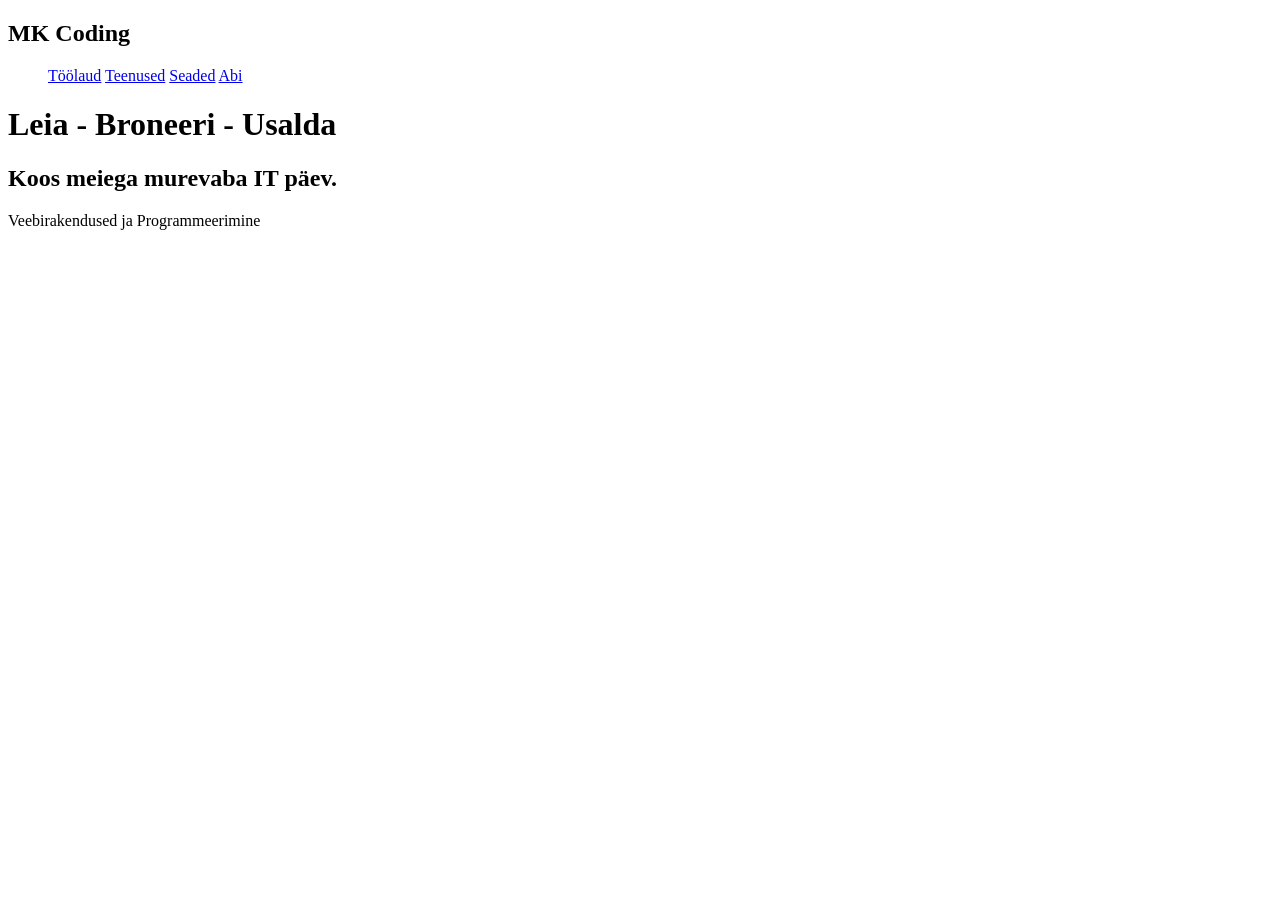
==== index.html @ 45250a5e "index" ====
<!DOCTYPE html>
<html lang="en">


<head>
    <meta charset="UTF-8">
    <meta name="description" content="Veebirakendused, Programmeerimine">
    <meta name="author" content="MK Coding">
    <meta name="viewport" content="width=device-width, initial-scale=1.0">
    <title>MK Coding</title>
    <link rel="stylesheet" href="./style.css">

</head>


<body>

    <header>
        <nav id="navbar">
            <h1 id="title">MK Coding</h1>
            <ul>
                <a href="/pages/dashboard.html">Töölaud</a>
                <a href="/pages/teenused">Teenused</a>
                <a href="/pages/seaded">Seaded</a>
                <a href="/pages/abi">Abi</a>
            </ul>
        </nav>
    </header>

    <main>
        <h1>Leia - Broneeri - Usalda</h1>
        <h2>Koos meiega murevaba IT päev.</h2>
        <p>Veebirakendused ja Programmeerimine</p>

        <article>
            <section>

            </section>

            <section>
                <aside>

                </aside>
            </section>

        </article>
        <section>

        </section>
        <article>

        </article>



        <footer>
            <nav>

            </nav>
            <address>

            </address>
        </footer>
    </main>
</body>

</html>
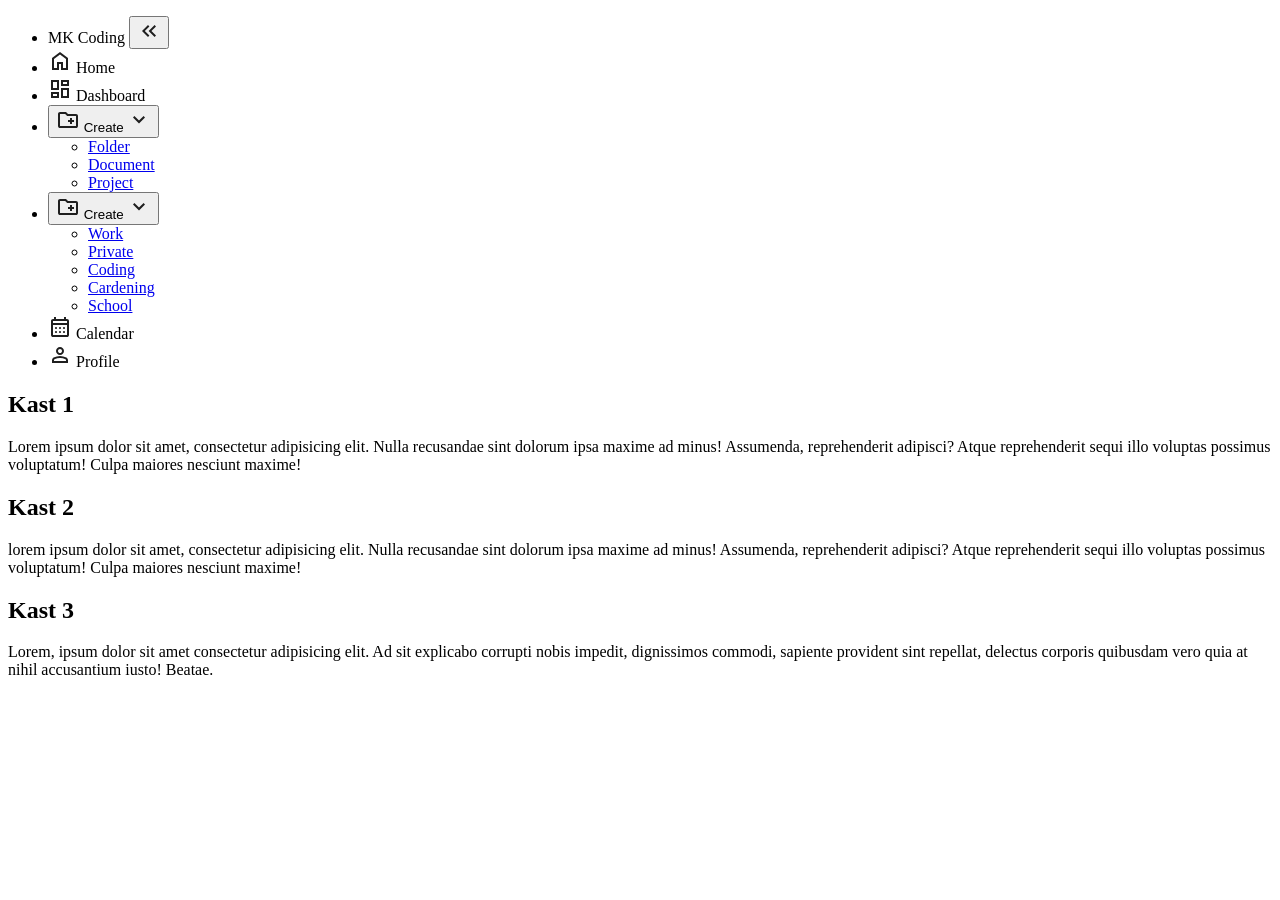
==== commit 8bef905d: "html build" ====
--- a/index.html
+++ b/index.html
@@ -16,51 +16,119 @@
 <body>
 
     <header>
-        <nav id="navbar">
-            <h1 id="title">MK Coding</h1>
+        <nav id="sidebar">
             <ul>
-                <a href="/pages/dashboard.html">Töölaud</a>
-                <a href="/pages/teenused">Teenused</a>
-                <a href="/pages/seaded">Seaded</a>
-                <a href="/pages/abi">Abi</a>
+                <li>
+                    <span class="logo">MK Coding</span>
+                    <button id="toggle-btn">
+                        <svg xmlns="http://www.w3.org/2000/svg" height="24px" viewBox="0 -960 960 960" width="24px" fill="#1f1f1f"><path d="M440-240 200-480l240-240 56 56-183 184 183 184-56 56Zm264 0L464-480l240-240 56 56-183 184 183 184-56 56Z"/></svg>
+                    </button>
+                </li>
+                <li class="active">
+                    <a href="index.html"></a>
+                    <svg xmlns="http://www.w3.org/2000/svg" height="24px" viewBox="0 -960 960 960" width="24px"
+                        fill="#1f1f1f">
+                        <path
+                            d="M240-200h120v-240h240v240h120v-360L480-740 240-560v360Zm-80 80v-480l320-240 320 240v480H520v-240h-80v240H160Zm320-350Z" />
+                    </svg>
+                    <span>Home</span>
+                </li>
+                <li>
+                    <a href="Dashboard.html"></a>
+                    <svg xmlns="http://www.w3.org/2000/svg" height="24px" viewBox="0 -960 960 960" width="24px"
+                        fill="#1f1f1f">
+                        <path
+                            d="M520-600v-240h320v240H520ZM120-440v-400h320v400H120Zm400 320v-400h320v400H520Zm-400 0v-240h320v240H120Zm80-400h160v-240H200v240Zm400 320h160v-240H600v240Zm0-480h160v-80H600v80ZM200-200h160v-80H200v80Zm160-320Zm240-160Zm0 240ZM360-280Z" />
+                    </svg>
+                    <span>Dashboard</span>
+                </li>
+
+                <li>
+                    <button class="Todo-list">
+                        <svg xmlns="http://www.w3.org/2000/svg" height="24px" viewBox="0 -960 960 960" width="24px"
+                            fill="#1f1f1f">
+                            <path
+                                d="M560-320h80v-80h80v-80h-80v-80h-80v80h-80v80h80v80ZM160-160q-33 0-56.5-23.5T80-240v-480q0-33 23.5-56.5T160-800h240l80 80h320q33 0 56.5 23.5T880-640v400q0 33-23.5 56.5T800-160H160Zm0-80h640v-400H447l-80-80H160v480Zm0 0v-480 480Z" />
+                        </svg>
+                        <span>Create</span>
+                        <svg xmlns="http://www.w3.org/2000/svg" height="24px" viewBox="0 -960 960 960" width="24px"
+                            fill="#1f1f1f">
+                            <path d="M480-344 240-584l56-56 184 184 184-184 56 56-240 240Z" />
+                        </svg>
+                    </button>
+                    <ul>
+                        <li><a href="#">Folder</a></li>
+                        <li><a href="#">Document</a></li>
+                        <li><a href="#">Project</a></li>
+                    </ul>
+
+                </li>
+
+                <li>
+                    <button class="dropdown-btn">
+                        <svg xmlns="http://www.w3.org/2000/svg" height="24px" viewBox="0 -960 960 960" width="24px"
+                            fill="#1f1f1f">
+                            <path
+                                d="M560-320h80v-80h80v-80h-80v-80h-80v80h-80v80h80v80ZM160-160q-33 0-56.5-23.5T80-240v-480q0-33 23.5-56.5T160-800h240l80 80h320q33 0 56.5 23.5T880-640v400q0 33-23.5 56.5T800-160H160Zm0-80h640v-400H447l-80-80H160v480Zm0 0v-480 480Z" />
+                        </svg>
+                        <span>Create</span>
+                        <svg xmlns="http://www.w3.org/2000/svg" height="24px" viewBox="0 -960 960 960" width="24px"
+                            fill="#1f1f1f">
+                            <path d="M480-344 240-584l56-56 184 184 184-184 56 56-240 240Z" />
+                        </svg>
+                    </button>
+                    
+                    <ul class="sub-menu">
+                        <li><a href="#">Work</a></li>
+                        <li><a href="#">Private</a></li>
+                        <li><a href="#">Coding</a></li>
+                        <li><a href="#">Cardening</a></li>
+                        <li><a href="#">School</a></li>
+                    </ul>
+                </li>
+
+                <li>
+                    <a href="calender.html"></a>
+                    <svg xmlns="http://www.w3.org/2000/svg" height="24px" viewBox="0 -960 960 960" width="24px"
+                        fill="#1f1f1f">
+                        <path
+                            d="M200-80q-33 0-56.5-23.5T120-160v-560q0-33 23.5-56.5T200-800h40v-80h80v80h320v-80h80v80h40q33 0 56.5 23.5T840-720v560q0 33-23.5 56.5T760-80H200Zm0-80h560v-400H200v400Zm0-480h560v-80H200v80Zm0 0v-80 80Zm280 240q-17 0-28.5-11.5T440-440q0-17 11.5-28.5T480-480q17 0 28.5 11.5T520-440q0 17-11.5 28.5T480-400Zm-188.5-11.5Q280-423 280-440t11.5-28.5Q303-480 320-480t28.5 11.5Q360-457 360-440t-11.5 28.5Q337-400 320-400t-28.5-11.5ZM640-400q-17 0-28.5-11.5T600-440q0-17 11.5-28.5T640-480q17 0 28.5 11.5T680-440q0 17-11.5 28.5T640-400ZM480-240q-17 0-28.5-11.5T440-280q0-17 11.5-28.5T480-320q17 0 28.5 11.5T520-280q0 17-11.5 28.5T480-240Zm-188.5-11.5Q280-263 280-280t11.5-28.5Q303-320 320-320t28.5 11.5Q360-297 360-280t-11.5 28.5Q337-240 320-240t-28.5-11.5ZM640-240q-17 0-28.5-11.5T600-280q0-17 11.5-28.5T640-320q17 0 28.5 11.5T680-280q0 17-11.5 28.5T640-240Z" />
+                    </svg>
+                    <span>Calendar</span>
+                </li>
+                <li>
+                    <a href="profile.html"></a>
+                    <svg xmlns="http://www.w3.org/2000/svg" height="24px" viewBox="0 -960 960 960" width="24px"
+                        fill="#1f1f1f">
+                        <path
+                            d="M367-527q-47-47-47-113t47-113q47-47 113-47t113 47q47 47 47 113t-47 113q-47 47-113 47t-113-47ZM160-160v-112q0-34 17.5-62.5T224-378q62-31 126-46.5T480-440q66 0 130 15.5T736-378q29 15 46.5 43.5T800-272v112H160Zm80-80h480v-32q0-11-5.5-20T700-306q-54-27-109-40.5T480-360q-56 0-111 13.5T260-306q-9 5-14.5 14t-5.5 20v32Zm296.5-343.5Q560-607 560-640t-23.5-56.5Q513-720 480-720t-56.5 23.5Q400-673 400-640t23.5 56.5Q447-560 480-560t56.5-23.5ZM480-640Zm0 400Z" />
+                    </svg>
+                    <span>Profile</span>
+                </li>
             </ul>
         </nav>
     </header>
 
     <main>
-        <h1>Leia - Broneeri - Usalda</h1>
-        <h2>Koos meiega murevaba IT päev.</h2>
-        <p>Veebirakendused ja Programmeerimine</p>
+        <div class="container">
+            <h2>Kast 1</h2>
+            <p>Lorem ipsum dolor sit amet, consectetur adipisicing elit. Nulla recusandae sint dolorum ipsa maxime ad
+                minus! Assumenda, reprehenderit adipisci? Atque reprehenderit sequi illo voluptas possimus voluptatum!
+                Culpa maiores nesciunt maxime!</p>
+        </div>
+        <div class="container">
+            <h2>Kast 2</h2>
+            <p>lorem ipsum dolor sit amet, consectetur adipisicing elit. Nulla recusandae sint dolorum ipsa maxime ad
+                minus! Assumenda, reprehenderit adipisci? Atque reprehenderit sequi illo voluptas possimus voluptatum!
+                Culpa maiores nesciunt maxime!</p>
+        </div>
+        <div class="container">
+            <h2>Kast 3</h2>
+            <p>Lorem, ipsum dolor sit amet consectetur adipisicing elit. Ad sit explicabo corrupti nobis impedit,
+                dignissimos commodi, sapiente provident sint repellat, delectus corporis quibusdam vero quia at nihil
+                accusantium iusto! Beatae.</p>
+        </div>
 
-        <article>
-            <section>
-
-            </section>
-
-            <section>
-                <aside>
-
-                </aside>
-            </section>
-
-        </article>
-        <section>
-
-        </section>
-        <article>
-
-        </article>
-
-
-
-        <footer>
-            <nav>
-
-            </nav>
-            <address>
-
-            </address>
-        </footer>
     </main>
 </body>
 
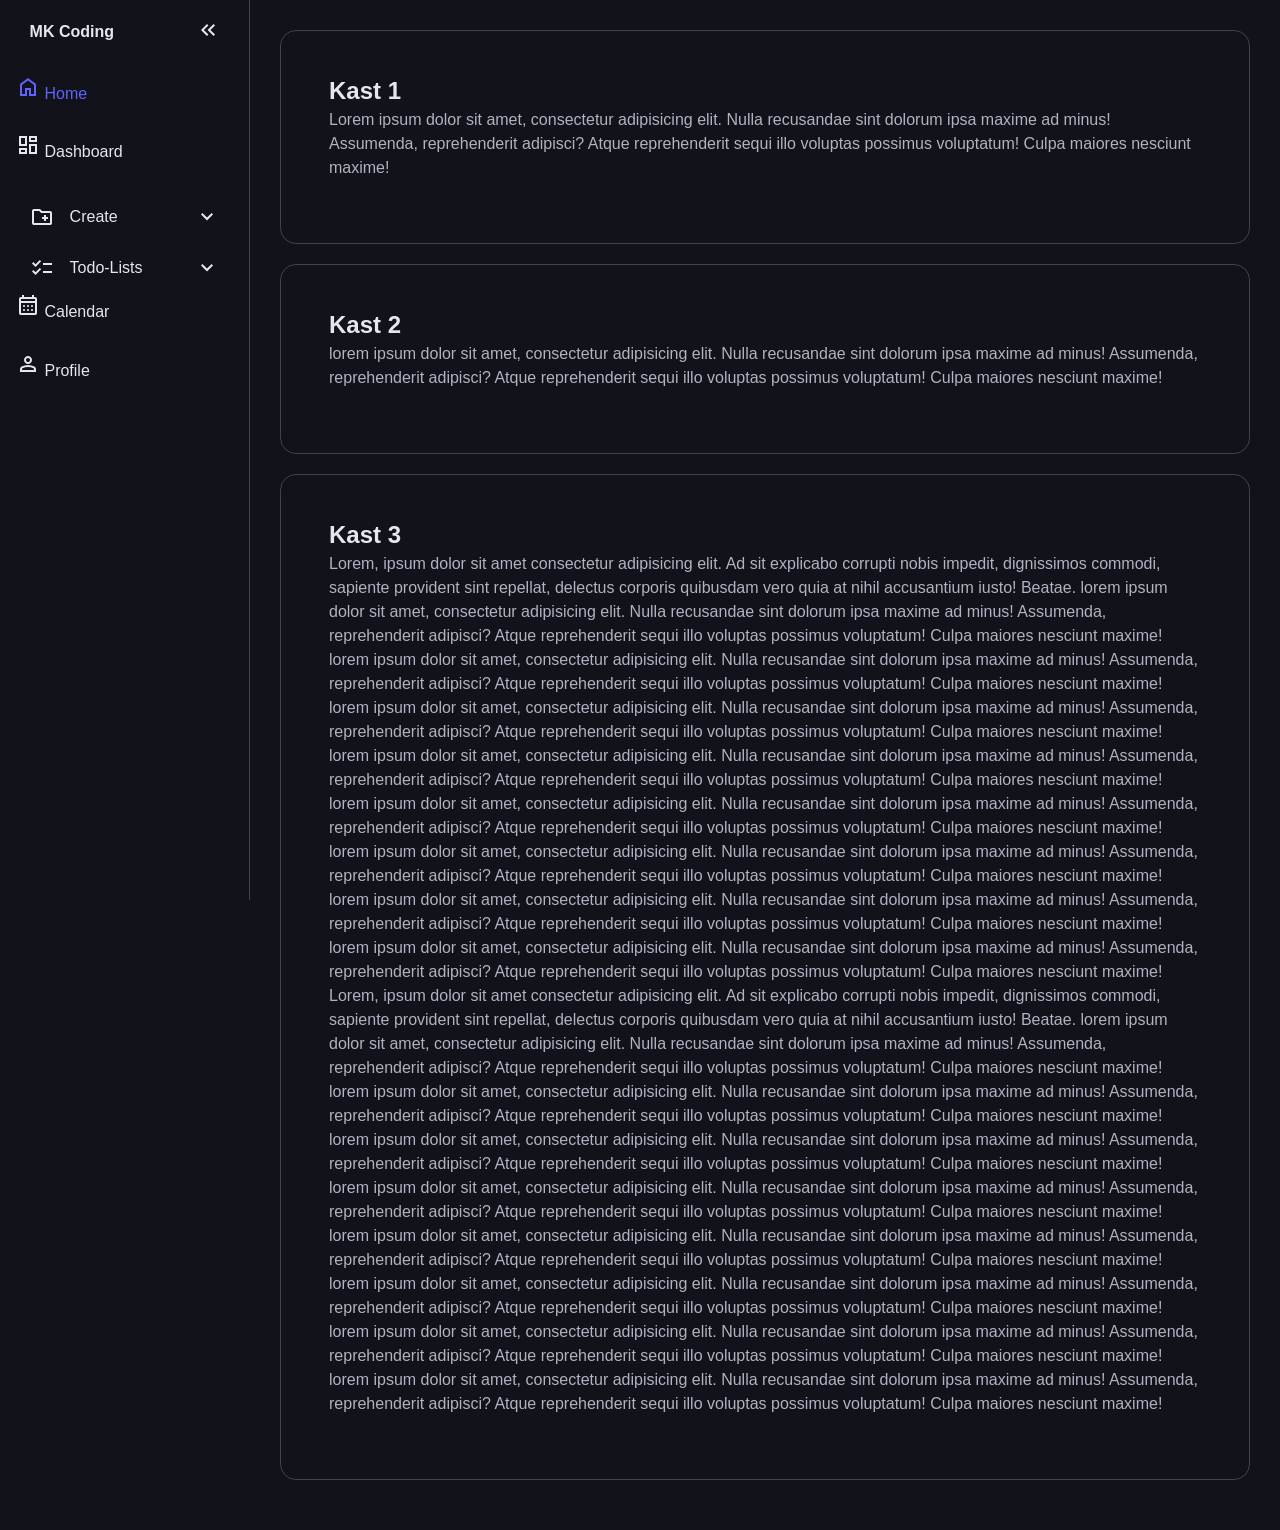
==== commit 2ff95736: "responsive sidebar" ====
--- a/index.html
+++ b/index.html
@@ -9,6 +9,7 @@
     <meta name="viewport" content="width=device-width, initial-scale=1.0">
     <title>MK Coding</title>
     <link rel="stylesheet" href="./style.css">
+    <script type="text/javascript" src="app.js" defer></script>
 
 </head>
 
@@ -20,31 +21,37 @@
             <ul>
                 <li>
                     <span class="logo">MK Coding</span>
-                    <button id="toggle-btn">
-                        <svg xmlns="http://www.w3.org/2000/svg" height="24px" viewBox="0 -960 960 960" width="24px" fill="#1f1f1f"><path d="M440-240 200-480l240-240 56 56-183 184 183 184-56 56Zm264 0L464-480l240-240 56 56-183 184 183 184-56 56Z"/></svg>
+                    <button onclick=toggleSidebar() id="toggle-btn">
+                        <svg xmlns="http://www.w3.org/2000/svg" height="24px" viewBox="0 -960 960 960" width="24px"
+                            fill="#1f1f1f">
+                            <path
+                                d="M440-240 200-480l240-240 56 56-183 184 183 184-56 56Zm264 0L464-480l240-240 56 56-183 184 183 184-56 56Z" />
+                        </svg>
                     </button>
                 </li>
                 <li class="active">
+                    <svg xmlns="http://www.w3.org/2000/svg" height="24px" viewBox="0 -960 960 960" width="24px"
+                        fill="#1f1f1f">
+                        <path
+                            d="M240-200h120v-240h240v240h120v-360L480-740 240-560v360Zm-80 80v-480l320-240 320 240v480H520v-240h-80v240H160Zm320-350Z" />
+                    </svg>
+                    <span>Home</span>
                     <a href="index.html"></a>
-                    <svg xmlns="http://www.w3.org/2000/svg" height="24px" viewBox="0 -960 960 960" width="24px"
-                        fill="#1f1f1f">
-                        <path
-                            d="M240-200h120v-240h240v240h120v-360L480-740 240-560v360Zm-80 80v-480l320-240 320 240v480H520v-240h-80v240H160Zm320-350Z" />
-                    </svg>
-                    <span>Home</span>
-                </li>
-                <li>
+
+                </li>
+                <li>
+                    <svg xmlns="http://www.w3.org/2000/svg" height="24px" viewBox="0 -960 960 960" width="24px"
+                        fill="#1f1f1f">
+                        <path
+                            d="M520-600v-240h320v240H520ZM120-440v-400h320v400H120Zm400 320v-400h320v400H520Zm-400 0v-240h320v240H120Zm80-400h160v-240H200v240Zm400 320h160v-240H600v240Zm0-480h160v-80H600v80ZM200-200h160v-80H200v80Zm160-320Zm240-160Zm0 240ZM360-280Z" />
+                    </svg>
+                    <span>Dashboard</span>
                     <a href="Dashboard.html"></a>
-                    <svg xmlns="http://www.w3.org/2000/svg" height="24px" viewBox="0 -960 960 960" width="24px"
-                        fill="#1f1f1f">
-                        <path
-                            d="M520-600v-240h320v240H520ZM120-440v-400h320v400H120Zm400 320v-400h320v400H520Zm-400 0v-240h320v240H120Zm80-400h160v-240H200v240Zm400 320h160v-240H600v240Zm0-480h160v-80H600v80ZM200-200h160v-80H200v80Zm160-320Zm240-160Zm0 240ZM360-280Z" />
-                    </svg>
-                    <span>Dashboard</span>
-                </li>
-
-                <li>
-                    <button class="Todo-list">
+
+                </li>
+
+                <li>
+                    <button onclick="toggleSubmenu(this)" class="dropdown-btn">
                         <svg xmlns="http://www.w3.org/2000/svg" height="24px" viewBox="0 -960 960 960" width="24px"
                             fill="#1f1f1f">
                             <path
@@ -56,54 +63,60 @@
                             <path d="M480-344 240-584l56-56 184 184 184-184 56 56-240 240Z" />
                         </svg>
                     </button>
-                    <ul>
-                        <li><a href="#">Folder</a></li>
-                        <li><a href="#">Document</a></li>
-                        <li><a href="#">Project</a></li>
+                    <ul class="sub-menu">
+                        <div>
+                            <li><a href="#">Folder</a></li>
+                            <li><a href="#">Document</a></li>
+                            <li><a href="#">Project</a></li>
+                        </div>
                     </ul>
 
                 </li>
 
                 <li>
-                    <button class="dropdown-btn">
+                    <button onclick="toggleSubmenu(this)" class="dropdown-btn">
                         <svg xmlns="http://www.w3.org/2000/svg" height="24px" viewBox="0 -960 960 960" width="24px"
                             fill="#1f1f1f">
                             <path
-                                d="M560-320h80v-80h80v-80h-80v-80h-80v80h-80v80h80v80ZM160-160q-33 0-56.5-23.5T80-240v-480q0-33 23.5-56.5T160-800h240l80 80h320q33 0 56.5 23.5T880-640v400q0 33-23.5 56.5T800-160H160Zm0-80h640v-400H447l-80-80H160v480Zm0 0v-480 480Z" />
-                        </svg>
-                        <span>Create</span>
+                                d="M222-200 80-342l56-56 85 85 170-170 56 57-225 226Zm0-320L80-662l56-56 85 85 170-170 56 57-225 226Zm298 240v-80h360v80H520Zm0-320v-80h360v80H520Z" />
+                        </svg>
+                        <span>Todo-Lists</span>
                         <svg xmlns="http://www.w3.org/2000/svg" height="24px" viewBox="0 -960 960 960" width="24px"
                             fill="#1f1f1f">
                             <path d="M480-344 240-584l56-56 184 184 184-184 56 56-240 240Z" />
                         </svg>
                     </button>
-                    
+
                     <ul class="sub-menu">
-                        <li><a href="#">Work</a></li>
-                        <li><a href="#">Private</a></li>
-                        <li><a href="#">Coding</a></li>
-                        <li><a href="#">Cardening</a></li>
-                        <li><a href="#">School</a></li>
+                        <div>
+                            <li><a href="#">Work</a></li>
+                            <li><a href="#">Private</a></li>
+                            <li><a href="#">Coding</a></li>
+                            <li><a href="#">Cardening</a></li>
+                            <li><a href="#">School</a></li>
+                        </div>
                     </ul>
                 </li>
 
                 <li>
-                    <a href="calender.html"></a>
                     <svg xmlns="http://www.w3.org/2000/svg" height="24px" viewBox="0 -960 960 960" width="24px"
                         fill="#1f1f1f">
                         <path
                             d="M200-80q-33 0-56.5-23.5T120-160v-560q0-33 23.5-56.5T200-800h40v-80h80v80h320v-80h80v80h40q33 0 56.5 23.5T840-720v560q0 33-23.5 56.5T760-80H200Zm0-80h560v-400H200v400Zm0-480h560v-80H200v80Zm0 0v-80 80Zm280 240q-17 0-28.5-11.5T440-440q0-17 11.5-28.5T480-480q17 0 28.5 11.5T520-440q0 17-11.5 28.5T480-400Zm-188.5-11.5Q280-423 280-440t11.5-28.5Q303-480 320-480t28.5 11.5Q360-457 360-440t-11.5 28.5Q337-400 320-400t-28.5-11.5ZM640-400q-17 0-28.5-11.5T600-440q0-17 11.5-28.5T640-480q17 0 28.5 11.5T680-440q0 17-11.5 28.5T640-400ZM480-240q-17 0-28.5-11.5T440-280q0-17 11.5-28.5T480-320q17 0 28.5 11.5T520-280q0 17-11.5 28.5T480-240Zm-188.5-11.5Q280-263 280-280t11.5-28.5Q303-320 320-320t28.5 11.5Q360-297 360-280t-11.5 28.5Q337-240 320-240t-28.5-11.5ZM640-240q-17 0-28.5-11.5T600-280q0-17 11.5-28.5T640-320q17 0 28.5 11.5T680-280q0 17-11.5 28.5T640-240Z" />
                     </svg>
                     <span>Calendar</span>
-                </li>
-                <li>
+                    <a href="calendar.html"></a>
+
+                </li>
+                <li>
+                    <svg xmlns="http://www.w3.org/2000/svg" height="24px" viewBox="0 -960 960 960" width="24px"
+                        fill="#1f1f1f">
+                        <path
+                            d="M367-527q-47-47-47-113t47-113q47-47 113-47t113 47q47 47 47 113t-47 113q-47 47-113 47t-113-47ZM160-160v-112q0-34 17.5-62.5T224-378q62-31 126-46.5T480-440q66 0 130 15.5T736-378q29 15 46.5 43.5T800-272v112H160Zm80-80h480v-32q0-11-5.5-20T700-306q-54-27-109-40.5T480-360q-56 0-111 13.5T260-306q-9 5-14.5 14t-5.5 20v32Zm296.5-343.5Q560-607 560-640t-23.5-56.5Q513-720 480-720t-56.5 23.5Q400-673 400-640t23.5 56.5Q447-560 480-560t56.5-23.5ZM480-640Zm0 400Z" />
+                    </svg>
+                    <span>Profile</span>
                     <a href="profile.html"></a>
-                    <svg xmlns="http://www.w3.org/2000/svg" height="24px" viewBox="0 -960 960 960" width="24px"
-                        fill="#1f1f1f">
-                        <path
-                            d="M367-527q-47-47-47-113t47-113q47-47 113-47t113 47q47 47 47 113t-47 113q-47 47-113 47t-113-47ZM160-160v-112q0-34 17.5-62.5T224-378q62-31 126-46.5T480-440q66 0 130 15.5T736-378q29 15 46.5 43.5T800-272v112H160Zm80-80h480v-32q0-11-5.5-20T700-306q-54-27-109-40.5T480-360q-56 0-111 13.5T260-306q-9 5-14.5 14t-5.5 20v32Zm296.5-343.5Q560-607 560-640t-23.5-56.5Q513-720 480-720t-56.5 23.5Q400-673 400-640t23.5 56.5Q447-560 480-560t56.5-23.5ZM480-640Zm0 400Z" />
-                    </svg>
-                    <span>Profile</span>
+
                 </li>
             </ul>
         </nav>
@@ -124,9 +137,61 @@
         </div>
         <div class="container">
             <h2>Kast 3</h2>
-            <p>Lorem, ipsum dolor sit amet consectetur adipisicing elit. Ad sit explicabo corrupti nobis impedit,
+            <p> Lorem, ipsum dolor sit amet consectetur adipisicing elit. Ad sit explicabo corrupti nobis impedit,
                 dignissimos commodi, sapiente provident sint repellat, delectus corporis quibusdam vero quia at nihil
-                accusantium iusto! Beatae.</p>
+                accusantium iusto! Beatae.
+                lorem ipsum dolor sit amet, consectetur adipisicing elit. Nulla recusandae sint dolorum ipsa maxime ad
+                minus! Assumenda, reprehenderit adipisci? Atque reprehenderit sequi illo voluptas possimus voluptatum!
+                Culpa maiores nesciunt maxime!
+                lorem ipsum dolor sit amet, consectetur adipisicing elit. Nulla recusandae sint dolorum ipsa maxime ad
+                minus! Assumenda, reprehenderit adipisci? Atque reprehenderit sequi illo voluptas possimus voluptatum!
+                Culpa maiores nesciunt maxime!
+                lorem ipsum dolor sit amet, consectetur adipisicing elit. Nulla recusandae sint dolorum ipsa maxime ad
+                minus! Assumenda, reprehenderit adipisci? Atque reprehenderit sequi illo voluptas possimus voluptatum!
+                Culpa maiores nesciunt maxime!
+                lorem ipsum dolor sit amet, consectetur adipisicing elit. Nulla recusandae sint dolorum ipsa maxime ad
+                minus! Assumenda, reprehenderit adipisci? Atque reprehenderit sequi illo voluptas possimus voluptatum!
+                Culpa maiores nesciunt maxime!
+                lorem ipsum dolor sit amet, consectetur adipisicing elit. Nulla recusandae sint dolorum ipsa maxime ad
+                minus! Assumenda, reprehenderit adipisci? Atque reprehenderit sequi illo voluptas possimus voluptatum!
+                Culpa maiores nesciunt maxime!
+                lorem ipsum dolor sit amet, consectetur adipisicing elit. Nulla recusandae sint dolorum ipsa maxime ad
+                minus! Assumenda, reprehenderit adipisci? Atque reprehenderit sequi illo voluptas possimus voluptatum!
+                Culpa maiores nesciunt maxime!
+                lorem ipsum dolor sit amet, consectetur adipisicing elit. Nulla recusandae sint dolorum ipsa maxime ad
+                minus! Assumenda, reprehenderit adipisci? Atque reprehenderit sequi illo voluptas possimus voluptatum!
+                Culpa maiores nesciunt maxime!
+                lorem ipsum dolor sit amet, consectetur adipisicing elit. Nulla recusandae sint dolorum ipsa maxime ad
+                minus! Assumenda, reprehenderit adipisci? Atque reprehenderit sequi illo voluptas possimus voluptatum!
+                Culpa maiores nesciunt maxime!
+                Lorem, ipsum dolor sit amet consectetur adipisicing elit. Ad sit explicabo corrupti nobis impedit,
+                dignissimos commodi, sapiente provident sint repellat, delectus corporis quibusdam vero quia at nihil
+                accusantium iusto! Beatae.
+                lorem ipsum dolor sit amet, consectetur adipisicing elit. Nulla recusandae sint dolorum ipsa maxime ad
+                minus! Assumenda, reprehenderit adipisci? Atque reprehenderit sequi illo voluptas possimus voluptatum!
+                Culpa maiores nesciunt maxime!
+                lorem ipsum dolor sit amet, consectetur adipisicing elit. Nulla recusandae sint dolorum ipsa maxime ad
+                minus! Assumenda, reprehenderit adipisci? Atque reprehenderit sequi illo voluptas possimus voluptatum!
+                Culpa maiores nesciunt maxime!
+                lorem ipsum dolor sit amet, consectetur adipisicing elit. Nulla recusandae sint dolorum ipsa maxime ad
+                minus! Assumenda, reprehenderit adipisci? Atque reprehenderit sequi illo voluptas possimus voluptatum!
+                Culpa maiores nesciunt maxime!
+                lorem ipsum dolor sit amet, consectetur adipisicing elit. Nulla recusandae sint dolorum ipsa maxime ad
+                minus! Assumenda, reprehenderit adipisci? Atque reprehenderit sequi illo voluptas possimus voluptatum!
+                Culpa maiores nesciunt maxime!
+                lorem ipsum dolor sit amet, consectetur adipisicing elit. Nulla recusandae sint dolorum ipsa maxime ad
+                minus! Assumenda, reprehenderit adipisci? Atque reprehenderit sequi illo voluptas possimus voluptatum!
+                Culpa maiores nesciunt maxime!
+                lorem ipsum dolor sit amet, consectetur adipisicing elit. Nulla recusandae sint dolorum ipsa maxime ad
+                minus! Assumenda, reprehenderit adipisci? Atque reprehenderit sequi illo voluptas possimus voluptatum!
+                Culpa maiores nesciunt maxime!
+                lorem ipsum dolor sit amet, consectetur adipisicing elit. Nulla recusandae sint dolorum ipsa maxime ad
+                minus! Assumenda, reprehenderit adipisci? Atque reprehenderit sequi illo voluptas possimus voluptatum!
+                Culpa maiores nesciunt maxime!
+                lorem ipsum dolor sit amet, consectetur adipisicing elit. Nulla recusandae sint dolorum ipsa maxime ad
+                minus! Assumenda, reprehenderit adipisci? Atque reprehenderit sequi illo voluptas possimus voluptatum!
+                Culpa maiores nesciunt maxime!
+            </p>
         </div>
 
     </main>
--- a/style.css
+++ b/style.css
@@ -0,0 +1,172 @@
+:root {
+    --base-clr: #11121a;
+    --line-clr: #42434a;
+    --hover-clr: #222533;
+    --text-clr: #e6e6ef;
+    --accent-clr: #5e63ff;
+    --secondary-text-clr: #b0b3c1;
+}
+
+* {
+    margin: 0;
+    padding: 0;
+}
+
+html {
+    font-family: 'Poppins', 'Segoe UI', 'Roboto', sans-serif;
+    line-height: 1.5rem;
+}
+
+body {
+    min-height: 100vh;
+    min-height: 100dvh;
+    background-color: var(--base-clr);
+    color: var(--text-clr);
+    display: grid;
+    grid-template-columns: auto 1fr;
+
+}
+
+#sidebar {
+    box-sizing: border-box;
+    height: 100vh;
+    width: 250px;
+    padding: 5px 1em;
+    background-color: var(--base-clr);
+    border-right: 1px solid var(--line-clr);
+
+    position: sticky;
+    top: 0;
+    align-self: start;
+    transition: 300ms ease-in-out;
+    overflow: hidden;
+    text-wrap: nowrap;
+}
+
+#sidebar.close{
+    padding: 5px;
+    width: 60px;
+}
+
+#sidebar ul {
+    list-style: none;
+}
+
+#sidebar>ul>li:first-child {
+    display: flex;
+    justify-content: flex-end;
+    margin-bottom: 16px;
+
+    .logo {
+        font-weight: 600;
+    }
+}
+
+#sidebar>ul>li.active {
+    color: var(--accent-clr);
+
+    svg {
+        fill: var(--accent-clr);
+    }
+}
+
+#sidebar a,
+#sidebar .dropdown-btn,
+#sidebar .logo {
+    border-radius: 0.5em;
+    padding: 0.85em;
+    text-decoration: none;
+    color: var(--text-clr);
+    display: flex;
+    align-items: center;
+    gap: 1em;
+}
+
+#sidebar svg {
+    flex-shrink: 0;
+    fill: var(--text-clr);
+}
+
+#sidebar a span,
+#sidebar .dropdown-btn span {
+    flex-grow: 1;
+}
+
+#sidebar a:hover,
+#sidebar .dropdown-btn:hover {
+    background-color: var(--hover-clr);
+}
+
+#sidebar .sub-menu {
+    display: grid;
+    grid-template-rows: 0fr;
+    transition: height 0.3s ease-in-out;
+
+    >div {
+        overflow: hidden;
+    }
+}
+
+#sidebar .sub-menu.show {
+
+    grid-template-rows: 1fr;
+}
+ 
+.rotate svg:last-child{
+        rotate: 180deg;
+    }
+
+.dropdown-btn svg{
+        transition: 200ms;
+    }
+
+
+#sidebar .sub-menu{
+    padding-left: 2em;
+}
+
+#toggle-btn{
+    margin-left: auto;
+    padding: 1em;
+    border: none;
+    border-radius: .5em;
+    background: none;
+    cursor: pointer;
+
+    svg{
+        transition: rotate 150 ease;
+    }
+}
+
+#toggle-btn:hover{
+    background-color: var(--hover-clr);
+}
+
+
+.dropdown-btn {
+    width: 100%;
+    text-align: left;
+    background: none;
+    border: none;
+    font: inherit;
+    cursor: pointer;
+}
+
+
+
+main {
+    padding: min(30px, 7%);
+}
+
+main p {
+    color: var(--secondary-text-clr);
+    margin-top: 5px;
+    margin-bottom: 15px;
+}
+
+.container {
+    border: 1px solid var(--line-clr);
+    border-radius: 1rem;
+    margin-bottom: 20px;
+    padding: min(3em, 15%);
+}
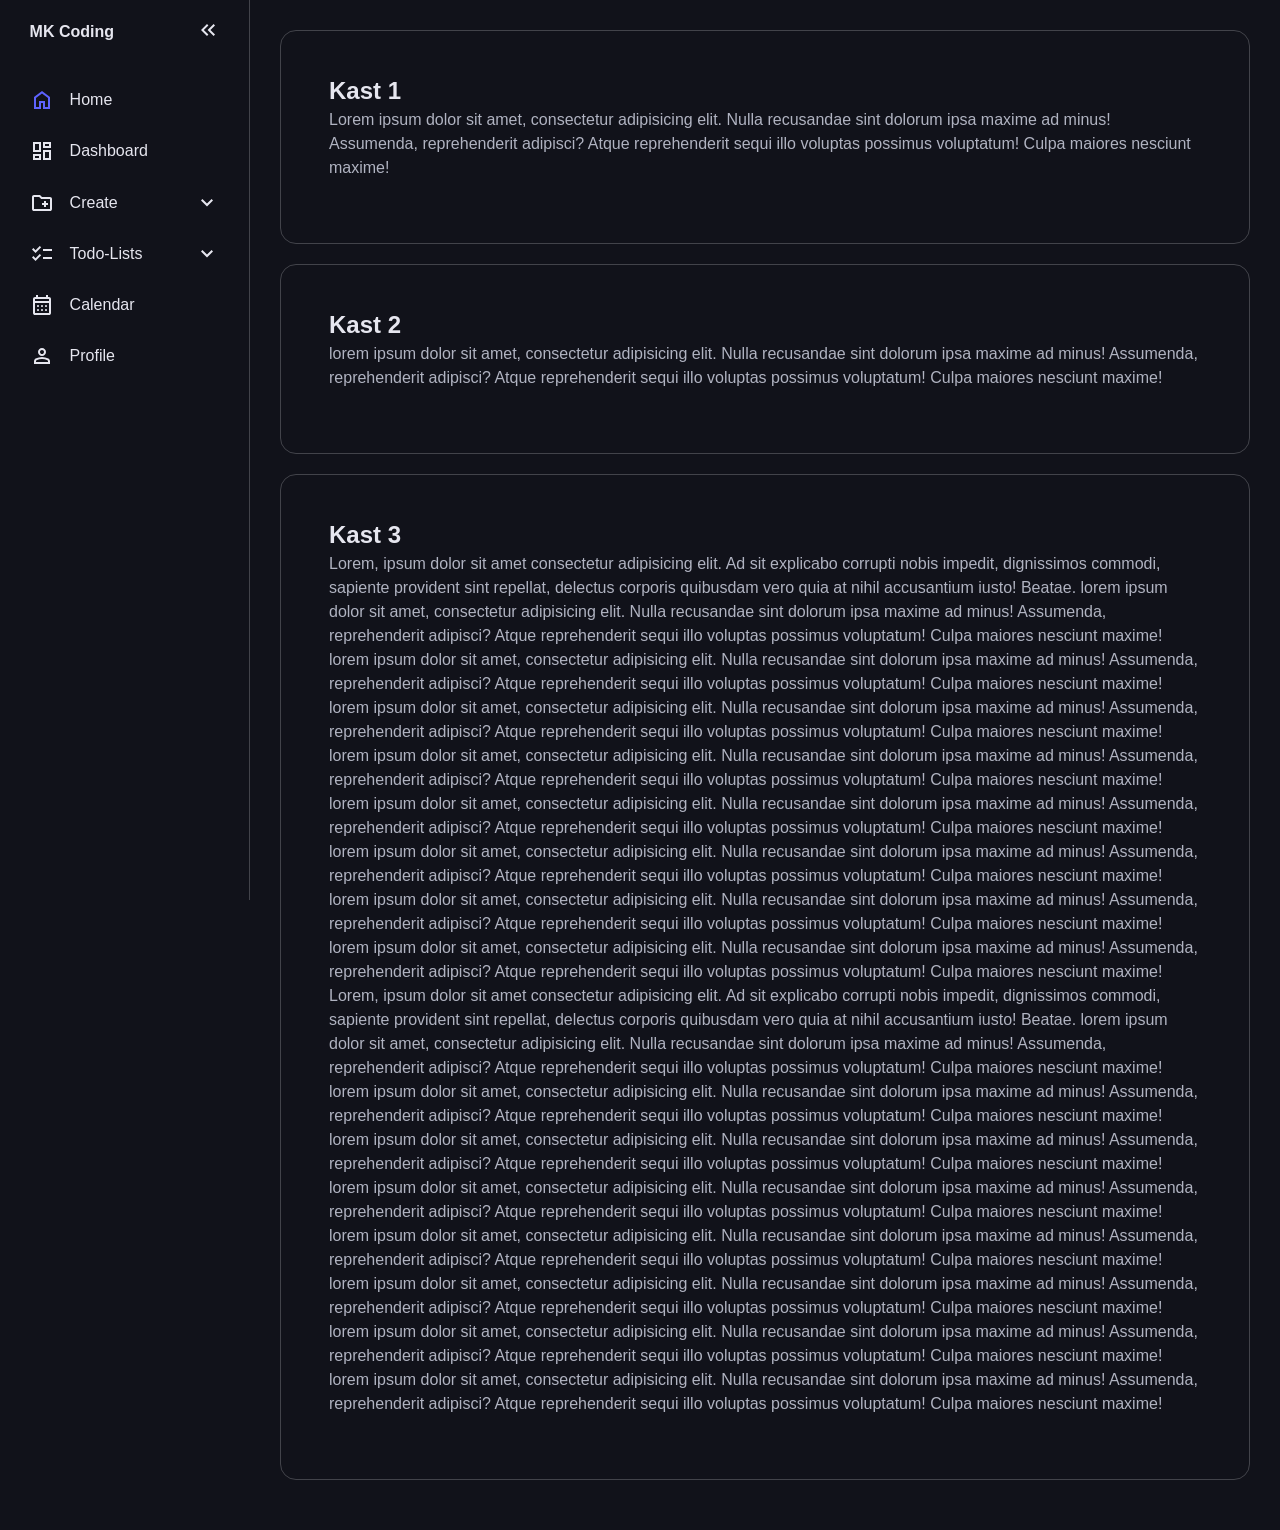
==== commit 358f2a99: "fix html & styling" ====
--- a/index.html
+++ b/index.html
@@ -30,23 +30,25 @@
                     </button>
                 </li>
                 <li class="active">
+                    <a href="index.html">
                     <svg xmlns="http://www.w3.org/2000/svg" height="24px" viewBox="0 -960 960 960" width="24px"
                         fill="#1f1f1f">
                         <path
                             d="M240-200h120v-240h240v240h120v-360L480-740 240-560v360Zm-80 80v-480l320-240 320 240v480H520v-240h-80v240H160Zm320-350Z" />
                     </svg>
                     <span>Home</span>
-                    <a href="index.html"></a>
-
-                </li>
-                <li>
+                    </a>
+
+                </li>
+                <li>
+                    <a href="Dashboard.html">
                     <svg xmlns="http://www.w3.org/2000/svg" height="24px" viewBox="0 -960 960 960" width="24px"
                         fill="#1f1f1f">
                         <path
                             d="M520-600v-240h320v240H520ZM120-440v-400h320v400H120Zm400 320v-400h320v400H520Zm-400 0v-240h320v240H120Zm80-400h160v-240H200v240Zm400 320h160v-240H600v240Zm0-480h160v-80H600v80ZM200-200h160v-80H200v80Zm160-320Zm240-160Zm0 240ZM360-280Z" />
                     </svg>
                     <span>Dashboard</span>
-                    <a href="Dashboard.html"></a>
+                    </a>
 
                 </li>
 
@@ -99,23 +101,25 @@
                 </li>
 
                 <li>
+                    <a href="calendar.html">
                     <svg xmlns="http://www.w3.org/2000/svg" height="24px" viewBox="0 -960 960 960" width="24px"
                         fill="#1f1f1f">
                         <path
                             d="M200-80q-33 0-56.5-23.5T120-160v-560q0-33 23.5-56.5T200-800h40v-80h80v80h320v-80h80v80h40q33 0 56.5 23.5T840-720v560q0 33-23.5 56.5T760-80H200Zm0-80h560v-400H200v400Zm0-480h560v-80H200v80Zm0 0v-80 80Zm280 240q-17 0-28.5-11.5T440-440q0-17 11.5-28.5T480-480q17 0 28.5 11.5T520-440q0 17-11.5 28.5T480-400Zm-188.5-11.5Q280-423 280-440t11.5-28.5Q303-480 320-480t28.5 11.5Q360-457 360-440t-11.5 28.5Q337-400 320-400t-28.5-11.5ZM640-400q-17 0-28.5-11.5T600-440q0-17 11.5-28.5T640-480q17 0 28.5 11.5T680-440q0 17-11.5 28.5T640-400ZM480-240q-17 0-28.5-11.5T440-280q0-17 11.5-28.5T480-320q17 0 28.5 11.5T520-280q0 17-11.5 28.5T480-240Zm-188.5-11.5Q280-263 280-280t11.5-28.5Q303-320 320-320t28.5 11.5Q360-297 360-280t-11.5 28.5Q337-240 320-240t-28.5-11.5ZM640-240q-17 0-28.5-11.5T600-280q0-17 11.5-28.5T640-320q17 0 28.5 11.5T680-280q0 17-11.5 28.5T640-240Z" />
                     </svg>
                     <span>Calendar</span>
-                    <a href="calendar.html"></a>
-
-                </li>
-                <li>
+                    </a>
+
+                </li>
+                <li>
+                    <a href="profile.html">
                     <svg xmlns="http://www.w3.org/2000/svg" height="24px" viewBox="0 -960 960 960" width="24px"
                         fill="#1f1f1f">
                         <path
                             d="M367-527q-47-47-47-113t47-113q47-47 113-47t113 47q47 47 47 113t-47 113q-47 47-113 47t-113-47ZM160-160v-112q0-34 17.5-62.5T224-378q62-31 126-46.5T480-440q66 0 130 15.5T736-378q29 15 46.5 43.5T800-272v112H160Zm80-80h480v-32q0-11-5.5-20T700-306q-54-27-109-40.5T480-360q-56 0-111 13.5T260-306q-9 5-14.5 14t-5.5 20v32Zm296.5-343.5Q560-607 560-640t-23.5-56.5Q513-720 480-720t-56.5 23.5Q400-673 400-640t23.5 56.5Q447-560 480-560t56.5-23.5ZM480-640Zm0 400Z" />
                     </svg>
                     <span>Profile</span>
-                    <a href="profile.html"></a>
+                    </a>
 
                 </li>
             </ul>
--- a/style.css
+++ b/style.css
@@ -169,4 +169,86 @@
     border-radius: 1rem;
     margin-bottom: 20px;
     padding: min(3em, 15%);
-}+}
+
+
+@media(max-width: 800px){
+    body{
+        grid-template-columns: 1fr;
+    }
+
+    main{
+        padding: 2em 1em 60px 1em;
+    }
+
+    .container{
+        border: none;
+        padding: 0;
+    }
+
+    #sidebar{
+        height: 60px;
+        width: 100%;
+        border-right: none;
+        border-top: 1px solid var(--line-clr);
+        padding: 0;
+        position: fixed;
+        top: unset;
+        bottom: 0;
+    
+        > ul{
+            padding: 0;
+            display: grid;
+            grid-auto-columns: 60px;
+            grid-auto-flow: column;
+            align-items: center;
+            overflow-x: scroll;
+        }
+
+        ul li{
+            height: 100%;
+        }
+
+        ul a, ul .dropdown-btn{
+            width: 60px;
+            height: 60px;
+            padding: 0;
+            border-radius: 0;
+            justify-content: center;
+        }
+
+        ul li span, ul li:first-child, .dropdown-btn svg:last-child{
+            display: none;
+        }
+
+        ul li .sub-menu.show{
+            position: fixed;
+            bottom: 60px;
+            left: 0;
+            box-sizing: border-box;
+            height: 60px;
+            width: 100%;
+            background-color: var(--hover-clr);
+            border: none;
+            display: flex;
+            justify-content: center;
+
+            >div {
+                overflow: auto;
+            }
+
+            li{
+                display: inline-flex;
+            }
+
+            a{
+                box-sizing: border-box;
+                padding: 1em;
+                width: auto;
+                justify-content: center;
+            }
+
+            
+        }
+    }
+}
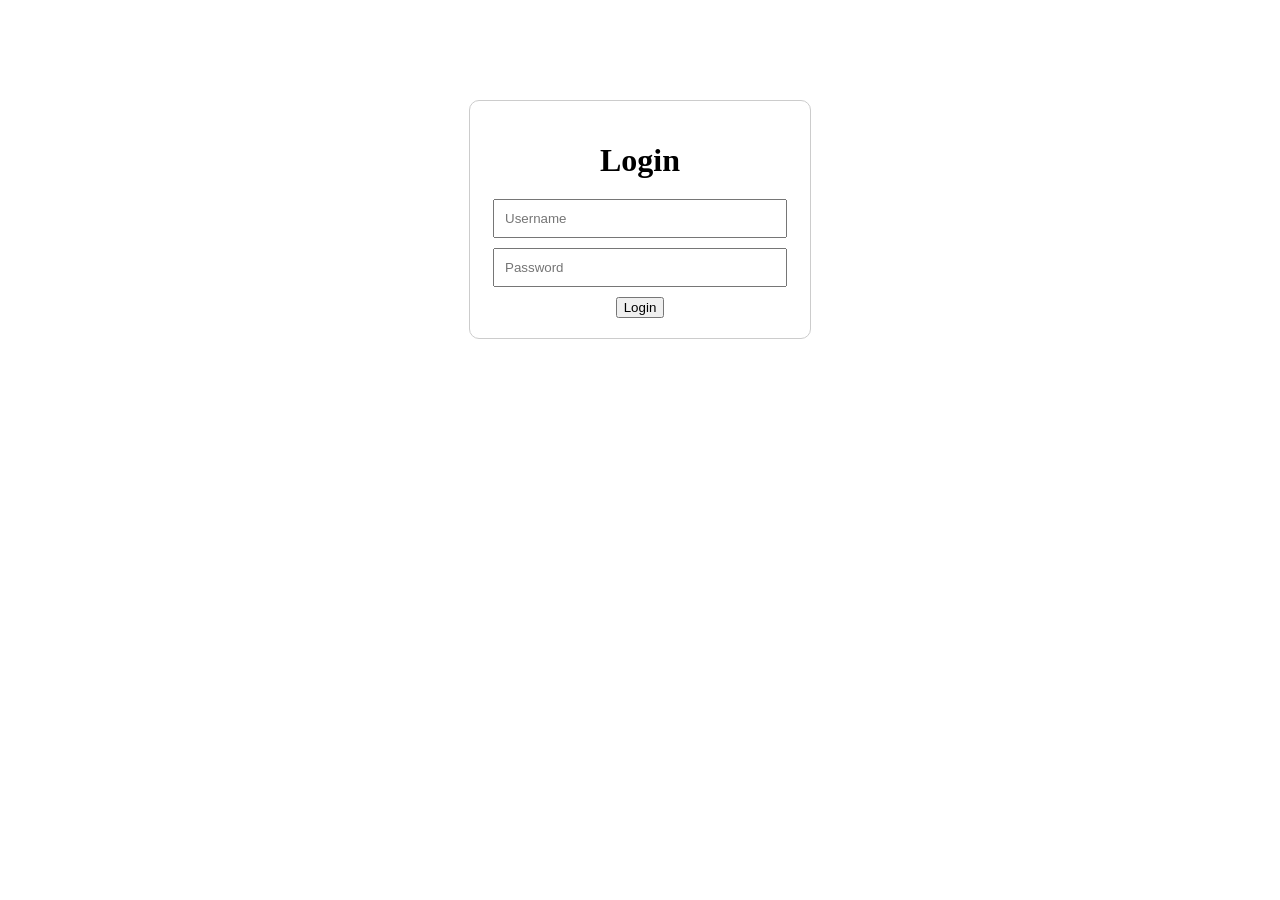
==== commit 193324ff: "carousel design & stuff" ====
--- a/index.html
+++ b/index.html
@@ -1,204 +1,23 @@
 <!DOCTYPE html>
-<html lang="en">
-
-
+<html>
 <head>
     <meta charset="UTF-8">
-    <meta name="description" content="Veebirakendused, Programmeerimine">
-    <meta name="author" content="MK Coding">
-    <meta name="viewport" content="width=device-width, initial-scale=1.0">
-    <title>MK Coding</title>
-    <link rel="stylesheet" href="./style.css">
-    <script type="text/javascript" src="app.js" defer></script>
-
+    <title> MKcoding - Login </title>
+    <style></style>
+    <link rel="stylesheet" href="./loginstyle.css">
 </head>
-
-
 <body>
 
-    <header>
-        <nav id="sidebar">
-            <ul>
-                <li>
-                    <span class="logo">MK Coding</span>
-                    <button onclick=toggleSidebar() id="toggle-btn">
-                        <svg xmlns="http://www.w3.org/2000/svg" height="24px" viewBox="0 -960 960 960" width="24px"
-                            fill="#1f1f1f">
-                            <path
-                                d="M440-240 200-480l240-240 56 56-183 184 183 184-56 56Zm264 0L464-480l240-240 56 56-183 184 183 184-56 56Z" />
-                        </svg>
-                    </button>
-                </li>
-                <li class="active">
-                    <a href="index.html">
-                    <svg xmlns="http://www.w3.org/2000/svg" height="24px" viewBox="0 -960 960 960" width="24px"
-                        fill="#1f1f1f">
-                        <path
-                            d="M240-200h120v-240h240v240h120v-360L480-740 240-560v360Zm-80 80v-480l320-240 320 240v480H520v-240h-80v240H160Zm320-350Z" />
-                    </svg>
-                    <span>Home</span>
-                    </a>
-
-                </li>
-                <li>
-                    <a href="Dashboard.html">
-                    <svg xmlns="http://www.w3.org/2000/svg" height="24px" viewBox="0 -960 960 960" width="24px"
-                        fill="#1f1f1f">
-                        <path
-                            d="M520-600v-240h320v240H520ZM120-440v-400h320v400H120Zm400 320v-400h320v400H520Zm-400 0v-240h320v240H120Zm80-400h160v-240H200v240Zm400 320h160v-240H600v240Zm0-480h160v-80H600v80ZM200-200h160v-80H200v80Zm160-320Zm240-160Zm0 240ZM360-280Z" />
-                    </svg>
-                    <span>Dashboard</span>
-                    </a>
-
-                </li>
-
-                <li>
-                    <button onclick="toggleSubmenu(this)" class="dropdown-btn">
-                        <svg xmlns="http://www.w3.org/2000/svg" height="24px" viewBox="0 -960 960 960" width="24px"
-                            fill="#1f1f1f">
-                            <path
-                                d="M560-320h80v-80h80v-80h-80v-80h-80v80h-80v80h80v80ZM160-160q-33 0-56.5-23.5T80-240v-480q0-33 23.5-56.5T160-800h240l80 80h320q33 0 56.5 23.5T880-640v400q0 33-23.5 56.5T800-160H160Zm0-80h640v-400H447l-80-80H160v480Zm0 0v-480 480Z" />
-                        </svg>
-                        <span>Create</span>
-                        <svg xmlns="http://www.w3.org/2000/svg" height="24px" viewBox="0 -960 960 960" width="24px"
-                            fill="#1f1f1f">
-                            <path d="M480-344 240-584l56-56 184 184 184-184 56 56-240 240Z" />
-                        </svg>
-                    </button>
-                    <ul class="sub-menu">
-                        <div>
-                            <li><a href="#">Folder</a></li>
-                            <li><a href="#">Document</a></li>
-                            <li><a href="#">Project</a></li>
-                        </div>
-                    </ul>
-
-                </li>
-
-                <li>
-                    <button onclick="toggleSubmenu(this)" class="dropdown-btn">
-                        <svg xmlns="http://www.w3.org/2000/svg" height="24px" viewBox="0 -960 960 960" width="24px"
-                            fill="#1f1f1f">
-                            <path
-                                d="M222-200 80-342l56-56 85 85 170-170 56 57-225 226Zm0-320L80-662l56-56 85 85 170-170 56 57-225 226Zm298 240v-80h360v80H520Zm0-320v-80h360v80H520Z" />
-                        </svg>
-                        <span>Todo-Lists</span>
-                        <svg xmlns="http://www.w3.org/2000/svg" height="24px" viewBox="0 -960 960 960" width="24px"
-                            fill="#1f1f1f">
-                            <path d="M480-344 240-584l56-56 184 184 184-184 56 56-240 240Z" />
-                        </svg>
-                    </button>
-
-                    <ul class="sub-menu">
-                        <div>
-                            <li><a href="#">Work</a></li>
-                            <li><a href="#">Private</a></li>
-                            <li><a href="#">Coding</a></li>
-                            <li><a href="#">Cardening</a></li>
-                            <li><a href="#">School</a></li>
-                        </div>
-                    </ul>
-                </li>
-
-                <li>
-                    <a href="calendar.html">
-                    <svg xmlns="http://www.w3.org/2000/svg" height="24px" viewBox="0 -960 960 960" width="24px"
-                        fill="#1f1f1f">
-                        <path
-                            d="M200-80q-33 0-56.5-23.5T120-160v-560q0-33 23.5-56.5T200-800h40v-80h80v80h320v-80h80v80h40q33 0 56.5 23.5T840-720v560q0 33-23.5 56.5T760-80H200Zm0-80h560v-400H200v400Zm0-480h560v-80H200v80Zm0 0v-80 80Zm280 240q-17 0-28.5-11.5T440-440q0-17 11.5-28.5T480-480q17 0 28.5 11.5T520-440q0 17-11.5 28.5T480-400Zm-188.5-11.5Q280-423 280-440t11.5-28.5Q303-480 320-480t28.5 11.5Q360-457 360-440t-11.5 28.5Q337-400 320-400t-28.5-11.5ZM640-400q-17 0-28.5-11.5T600-440q0-17 11.5-28.5T640-480q17 0 28.5 11.5T680-440q0 17-11.5 28.5T640-400ZM480-240q-17 0-28.5-11.5T440-280q0-17 11.5-28.5T480-320q17 0 28.5 11.5T520-280q0 17-11.5 28.5T480-240Zm-188.5-11.5Q280-263 280-280t11.5-28.5Q303-320 320-320t28.5 11.5Q360-297 360-280t-11.5 28.5Q337-240 320-240t-28.5-11.5ZM640-240q-17 0-28.5-11.5T600-280q0-17 11.5-28.5T640-320q17 0 28.5 11.5T680-280q0 17-11.5 28.5T640-240Z" />
-                    </svg>
-                    <span>Calendar</span>
-                    </a>
-
-                </li>
-                <li>
-                    <a href="profile.html">
-                    <svg xmlns="http://www.w3.org/2000/svg" height="24px" viewBox="0 -960 960 960" width="24px"
-                        fill="#1f1f1f">
-                        <path
-                            d="M367-527q-47-47-47-113t47-113q47-47 113-47t113 47q47 47 47 113t-47 113q-47 47-113 47t-113-47ZM160-160v-112q0-34 17.5-62.5T224-378q62-31 126-46.5T480-440q66 0 130 15.5T736-378q29 15 46.5 43.5T800-272v112H160Zm80-80h480v-32q0-11-5.5-20T700-306q-54-27-109-40.5T480-360q-56 0-111 13.5T260-306q-9 5-14.5 14t-5.5 20v32Zm296.5-343.5Q560-607 560-640t-23.5-56.5Q513-720 480-720t-56.5 23.5Q400-673 400-640t23.5 56.5Q447-560 480-560t56.5-23.5ZM480-640Zm0 400Z" />
-                    </svg>
-                    <span>Profile</span>
-                    </a>
-
-                </li>
-            </ul>
-        </nav>
-    </header>
-
-    <main>
-        <div class="container">
-            <h2>Kast 1</h2>
-            <p>Lorem ipsum dolor sit amet, consectetur adipisicing elit. Nulla recusandae sint dolorum ipsa maxime ad
-                minus! Assumenda, reprehenderit adipisci? Atque reprehenderit sequi illo voluptas possimus voluptatum!
-                Culpa maiores nesciunt maxime!</p>
+    <div class="loginframe">
+        <div class="login">
+            <h1>Login</h1>
+            <form>
+                <input type="text" placeholder="Username"><br>
+                <input type="password" placeholder="Password"><br>
+                <button type="submit">Login</button>
+            </form>
         </div>
-        <div class="container">
-            <h2>Kast 2</h2>
-            <p>lorem ipsum dolor sit amet, consectetur adipisicing elit. Nulla recusandae sint dolorum ipsa maxime ad
-                minus! Assumenda, reprehenderit adipisci? Atque reprehenderit sequi illo voluptas possimus voluptatum!
-                Culpa maiores nesciunt maxime!</p>
-        </div>
-        <div class="container">
-            <h2>Kast 3</h2>
-            <p> Lorem, ipsum dolor sit amet consectetur adipisicing elit. Ad sit explicabo corrupti nobis impedit,
-                dignissimos commodi, sapiente provident sint repellat, delectus corporis quibusdam vero quia at nihil
-                accusantium iusto! Beatae.
-                lorem ipsum dolor sit amet, consectetur adipisicing elit. Nulla recusandae sint dolorum ipsa maxime ad
-                minus! Assumenda, reprehenderit adipisci? Atque reprehenderit sequi illo voluptas possimus voluptatum!
-                Culpa maiores nesciunt maxime!
-                lorem ipsum dolor sit amet, consectetur adipisicing elit. Nulla recusandae sint dolorum ipsa maxime ad
-                minus! Assumenda, reprehenderit adipisci? Atque reprehenderit sequi illo voluptas possimus voluptatum!
-                Culpa maiores nesciunt maxime!
-                lorem ipsum dolor sit amet, consectetur adipisicing elit. Nulla recusandae sint dolorum ipsa maxime ad
-                minus! Assumenda, reprehenderit adipisci? Atque reprehenderit sequi illo voluptas possimus voluptatum!
-                Culpa maiores nesciunt maxime!
-                lorem ipsum dolor sit amet, consectetur adipisicing elit. Nulla recusandae sint dolorum ipsa maxime ad
-                minus! Assumenda, reprehenderit adipisci? Atque reprehenderit sequi illo voluptas possimus voluptatum!
-                Culpa maiores nesciunt maxime!
-                lorem ipsum dolor sit amet, consectetur adipisicing elit. Nulla recusandae sint dolorum ipsa maxime ad
-                minus! Assumenda, reprehenderit adipisci? Atque reprehenderit sequi illo voluptas possimus voluptatum!
-                Culpa maiores nesciunt maxime!
-                lorem ipsum dolor sit amet, consectetur adipisicing elit. Nulla recusandae sint dolorum ipsa maxime ad
-                minus! Assumenda, reprehenderit adipisci? Atque reprehenderit sequi illo voluptas possimus voluptatum!
-                Culpa maiores nesciunt maxime!
-                lorem ipsum dolor sit amet, consectetur adipisicing elit. Nulla recusandae sint dolorum ipsa maxime ad
-                minus! Assumenda, reprehenderit adipisci? Atque reprehenderit sequi illo voluptas possimus voluptatum!
-                Culpa maiores nesciunt maxime!
-                lorem ipsum dolor sit amet, consectetur adipisicing elit. Nulla recusandae sint dolorum ipsa maxime ad
-                minus! Assumenda, reprehenderit adipisci? Atque reprehenderit sequi illo voluptas possimus voluptatum!
-                Culpa maiores nesciunt maxime!
-                Lorem, ipsum dolor sit amet consectetur adipisicing elit. Ad sit explicabo corrupti nobis impedit,
-                dignissimos commodi, sapiente provident sint repellat, delectus corporis quibusdam vero quia at nihil
-                accusantium iusto! Beatae.
-                lorem ipsum dolor sit amet, consectetur adipisicing elit. Nulla recusandae sint dolorum ipsa maxime ad
-                minus! Assumenda, reprehenderit adipisci? Atque reprehenderit sequi illo voluptas possimus voluptatum!
-                Culpa maiores nesciunt maxime!
-                lorem ipsum dolor sit amet, consectetur adipisicing elit. Nulla recusandae sint dolorum ipsa maxime ad
-                minus! Assumenda, reprehenderit adipisci? Atque reprehenderit sequi illo voluptas possimus voluptatum!
-                Culpa maiores nesciunt maxime!
-                lorem ipsum dolor sit amet, consectetur adipisicing elit. Nulla recusandae sint dolorum ipsa maxime ad
-                minus! Assumenda, reprehenderit adipisci? Atque reprehenderit sequi illo voluptas possimus voluptatum!
-                Culpa maiores nesciunt maxime!
-                lorem ipsum dolor sit amet, consectetur adipisicing elit. Nulla recusandae sint dolorum ipsa maxime ad
-                minus! Assumenda, reprehenderit adipisci? Atque reprehenderit sequi illo voluptas possimus voluptatum!
-                Culpa maiores nesciunt maxime!
-                lorem ipsum dolor sit amet, consectetur adipisicing elit. Nulla recusandae sint dolorum ipsa maxime ad
-                minus! Assumenda, reprehenderit adipisci? Atque reprehenderit sequi illo voluptas possimus voluptatum!
-                Culpa maiores nesciunt maxime!
-                lorem ipsum dolor sit amet, consectetur adipisicing elit. Nulla recusandae sint dolorum ipsa maxime ad
-                minus! Assumenda, reprehenderit adipisci? Atque reprehenderit sequi illo voluptas possimus voluptatum!
-                Culpa maiores nesciunt maxime!
-                lorem ipsum dolor sit amet, consectetur adipisicing elit. Nulla recusandae sint dolorum ipsa maxime ad
-                minus! Assumenda, reprehenderit adipisci? Atque reprehenderit sequi illo voluptas possimus voluptatum!
-                Culpa maiores nesciunt maxime!
-                lorem ipsum dolor sit amet, consectetur adipisicing elit. Nulla recusandae sint dolorum ipsa maxime ad
-                minus! Assumenda, reprehenderit adipisci? Atque reprehenderit sequi illo voluptas possimus voluptatum!
-                Culpa maiores nesciunt maxime!
-            </p>
-        </div>
-
-    </main>
+    </div>
 </body>
 
 </html>
--- a/loginstyle.css
+++ b/loginstyle.css
@@ -0,0 +1,21 @@
+.loginframe {
+    width: 300px;
+    margin: 100px auto;
+    padding: 20px;
+    text-align: center;
+    border: 1px solid #ccc;
+    border-radius: 10px;
+}
+
+.loginframe h1 {
+    margin-bottom: 20px;
+}
+
+.loginframe input {
+    width: 90%;
+    padding: 10px;
+    margin-bottom: 10px;
+}
+
+
+
